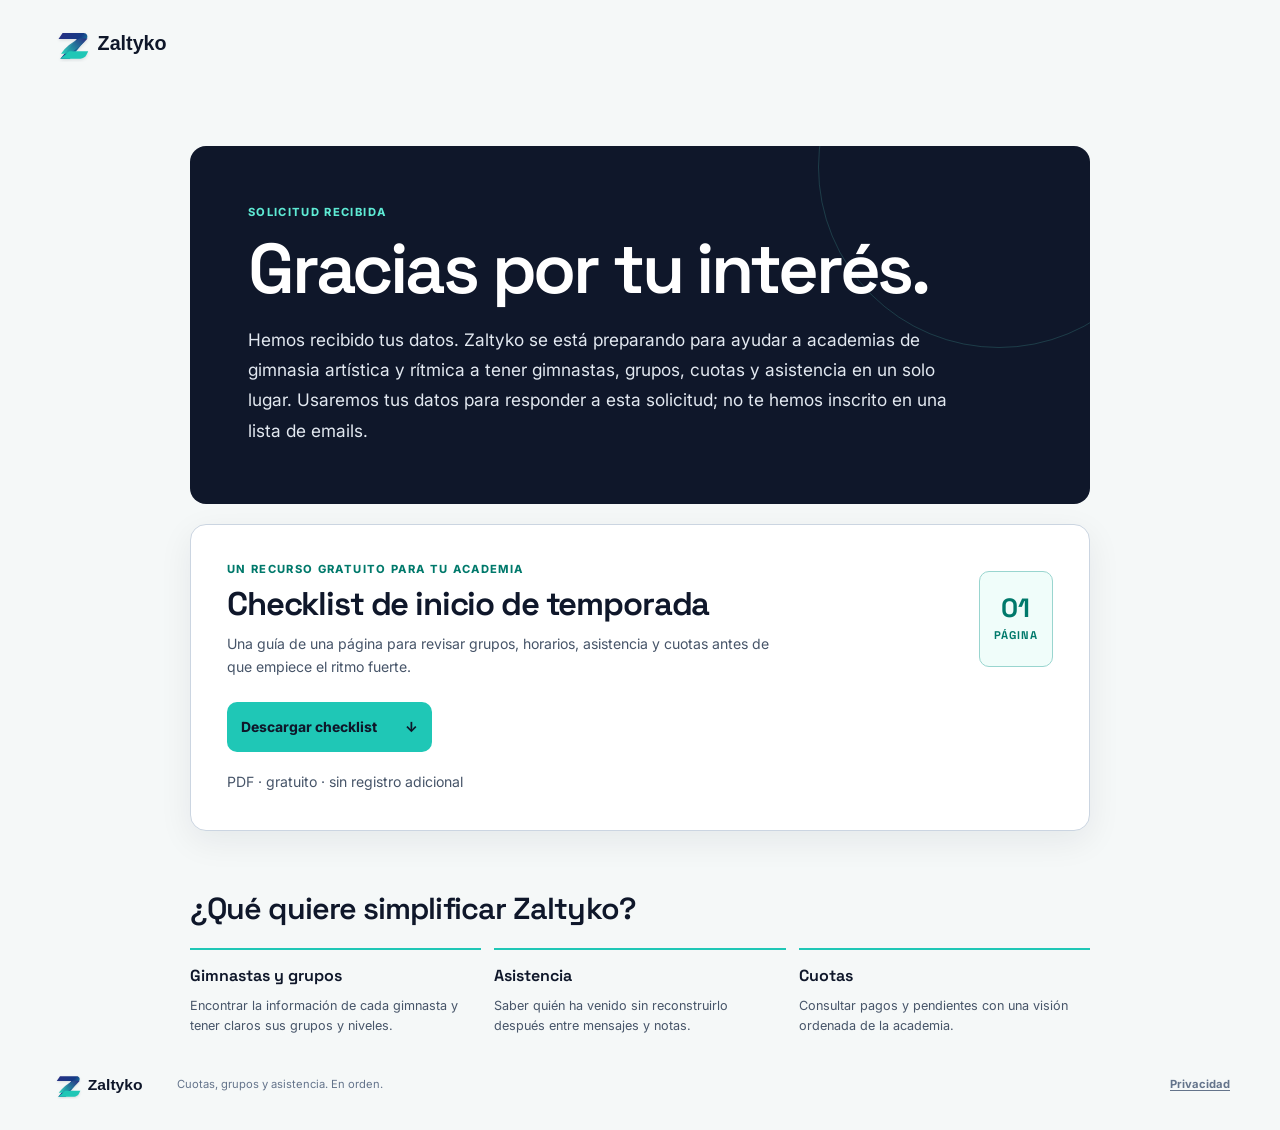
==== gracias/index.html @ d09e448b "Add thank-you page and academy checklist" ====
<!doctype html>
<html lang="es">
  <head>
    <meta charset="utf-8" />
    <meta name="viewport" content="width=device-width, initial-scale=1" />
    <meta name="theme-color" content="#F5F8F8" />
    <meta name="description" content="Gracias por solicitar información sobre Zaltyko. Descarga gratis la checklist de inicio de temporada para academias de gimnasia." />
    <meta property="og:type" content="website" />
    <meta property="og:title" content="Gracias · Zaltyko" />
    <meta property="og:description" content="Descarga una checklist gratuita para preparar la temporada de tu academia de gimnasia." />
    <title>Gracias · Zaltyko</title>
    <link rel="icon" href="/logo-zaltyko.svg" type="image/svg+xml" />
    <link rel="preconnect" href="https://fonts.googleapis.com" />
    <link rel="preconnect" href="https://fonts.gstatic.com" crossorigin />
    <link href="https://fonts.googleapis.com/css2?family=Inter:wght@400;500;600;700&family=Space+Grotesk:wght@400;500;600;700&display=swap" rel="stylesheet" />
    <link rel="stylesheet" href="/styles.css" />
  </head>
  <body>
    <a class="skip-link" href="#contenido">Ir al contenido</a>

    <div class="site-shell">
      <header class="site-header">
        <a class="brand" href="/" aria-label="Zaltyko, inicio">
          <img src="/logo-zaltyko.svg" width="142" height="42" alt="Zaltyko" />
        </a>
      </header>

      <main class="thanks-main" id="contenido">
        <section class="thanks-hero" aria-labelledby="thanks-title">
          <p class="thanks-kicker">Solicitud recibida</p>
          <h1 id="thanks-title">Gracias por tu interés.</h1>
          <p>Hemos recibido tus datos. Zaltyko se está preparando para ayudar a academias de gimnasia artística y rítmica a tener gimnastas, grupos, cuotas y asistencia en un solo lugar. Usaremos tus datos para responder a esta solicitud; no te hemos inscrito en una lista de emails.</p>
        </section>

        <section class="resource-card" aria-labelledby="resource-title">
          <div>
            <p class="resource-kicker">Un recurso gratuito para tu academia</p>
            <h2 id="resource-title">Checklist de inicio de temporada</h2>
            <p>Una guía de una página para revisar grupos, horarios, asistencia y cuotas antes de que empiece el ritmo fuerte.</p>
          </div>
          <div class="resource-stamp" aria-hidden="true"><strong>01</strong> PÁGINA</div>
          <div class="resource-download">
            <a class="button button-download" href="/output/pdf/checklist-inicio-temporada-academia-gimnasia.pdf" download>
              <span>Descargar checklist</span><span aria-hidden="true">↓</span>
            </a>
            <p class="resource-meta">PDF · gratuito · sin registro adicional</p>
          </div>
        </section>

        <section class="thanks-benefits" aria-labelledby="benefits-title">
          <h2 id="benefits-title">¿Qué quiere simplificar Zaltyko?</h2>
          <div class="thanks-benefit-grid">
            <article class="thanks-benefit">
              <h3>Gimnastas y grupos</h3>
              <p>Encontrar la información de cada gimnasta y tener claros sus grupos y niveles.</p>
            </article>
            <article class="thanks-benefit">
              <h3>Asistencia</h3>
              <p>Saber quién ha venido sin reconstruirlo después entre mensajes y notas.</p>
            </article>
            <article class="thanks-benefit">
              <h3>Cuotas</h3>
              <p>Consultar pagos y pendientes con una visión ordenada de la academia.</p>
            </article>
          </div>
        </section>
      </main>

      <footer class="site-footer">
        <a class="footer-brand" href="/" aria-label="Zaltyko, volver al inicio">
          <img src="/logo-zaltyko.svg" width="112" height="34" alt="Zaltyko" />
        </a>
        <p>Cuotas, grupos y asistencia. En orden.</p>
        <a href="https://zaltyko.com/politica-privacidad">Privacidad</a>
      </footer>
    </div>
  </body>
</html>
---- styles.css ----
:root {
  color-scheme: light;
  --ink: #0f172a;
  --ink-soft: #475569;
  --muted: #64748b;
  --paper: #f5f8f8;
  --white: #fff;
  --line: #cbd5e1;
  --teal: #1fc7b6;
  --deep-teal: #00796b;
  --indigo: #2b2e83;
  --coral: #b42318;
  --font-display: "Space Grotesk", "Inter", Arial, sans-serif;
  --font-body: "Inter", Arial, sans-serif;
  --radius: 16px;
  font-family: var(--font-body);
}

* { box-sizing: border-box; }
html { min-width: 320px; scroll-behavior: smooth; background: var(--paper); }
body { margin: 0; color: var(--ink); background: var(--paper); font-family: var(--font-body); line-height: 1.6; -webkit-font-smoothing: antialiased; }
a { color: inherit; text-underline-offset: .2em; }
button, input { font: inherit; }
[hidden] { display: none !important; }
a:focus-visible, button:focus-visible, input:focus-visible, .form-error-summary:focus-visible, .form-feedback:focus-visible { outline: 3px solid var(--deep-teal); outline-offset: 3px; }
::selection { color: var(--ink); background: var(--teal); }
input { caret-color: var(--deep-teal); }

.skip-link { position: absolute; z-index: 10; top: .5rem; left: .5rem; display: inline-flex; min-height: 44px; align-items: center; border-radius: 10px; padding: .6rem 1rem; color: var(--white); background: var(--ink); transform: translateY(-150%); }
.skip-link:focus { transform: translateY(0); }
.site-shell { width: min(1180px, calc(100% - 64px)); margin: 0 auto; }
.site-header { display: flex; min-height: 88px; align-items: center; justify-content: space-between; gap: 1rem; }
.brand, .footer-brand { display: inline-flex; align-items: center; text-decoration: none; }
.brand img { display: block; width: 136px; height: auto; }

.hero { position: relative; display: grid; grid-template-columns: minmax(0, 1.08fr) minmax(360px, .82fr); grid-template-areas: "copy form" "focus form"; align-items: center; column-gap: clamp(44px, 8vw, 104px); row-gap: 30px; padding: clamp(32px, 4vw, 58px) clamp(28px, 5vw, 70px); overflow: hidden; border-radius: var(--radius); color: var(--white); background: var(--ink); }
.hero::before, .hero::after { position: absolute; z-index: 0; border: 1px solid rgba(94,234,212,.16); border-radius: 50%; content: ""; pointer-events: none; }
.hero::before { top: -210px; right: -140px; width: 510px; height: 510px; }
.hero::after { top: -145px; right: -75px; width: 380px; height: 380px; }
.hero-copy, .form-card, .focus-list { position: relative; z-index: 1; }
.hero-copy { grid-area: copy; align-self: end; padding: 18px 0 0; }
.hero h1 { max-width: 650px; margin: 0; font-family: var(--font-display); font-size: clamp(3rem, 5.2vw, 4.8rem); font-weight: 560; letter-spacing: -.04em; line-height: .99; }
.hero h1 em { color: #5eead4; font-style: normal; }
.hero-lede { max-width: 570px; margin: 1.35rem 0 0; color: #e2e8f0; font-size: clamp(.96rem, 1.25vw, 1.08rem); line-height: 1.75; }

.form-card { grid-area: form; width: 100%; max-width: 500px; justify-self: end; border: 1px solid #dbe4e7; border-radius: var(--radius); padding: clamp(23px, 3vw, 36px); color: var(--ink); background: var(--white); box-shadow: 0 14px 50px rgba(0,0,0,.18); }
.form-card h2 { margin: 0; font-family: var(--font-display); font-size: clamp(1.8rem, 3vw, 2.3rem); font-weight: 600; letter-spacing: -.035em; line-height: 1.08; }
.form-intro { margin: .65rem 0 1.15rem; color: var(--ink-soft); font-size: .84rem; line-height: 1.55; }
#academy-interest-form { display: grid; gap: .8rem; }
.field { min-width: 0; }
.field label { display: block; margin: 0 0 .34rem; color: #334155; font-size: .76rem; font-weight: 700; }
.field label > span[aria-hidden="true"] { color: var(--coral); }
.optional { margin-left: .28rem; color: var(--muted); font-size: .69rem; font-weight: 500; }
.optional-academy summary { min-height: 44px; padding: .58rem 0; color: #334155; font-size: .76rem; font-weight: 700; cursor: pointer; }
.optional-academy summary:focus-visible { outline: 3px solid var(--deep-teal); outline-offset: 3px; }
.optional-academy[open] summary { margin-bottom: .3rem; }
.field input { display: block; width: 100%; min-height: 48px; border: 1px solid #94a3b8; border-radius: 9px; padding: .65rem .75rem; color: var(--ink); background: #fff; font-size: .87rem; }
.field input:hover { border-color: #64748b; }
.field input:focus { border-color: var(--deep-teal); outline: 3px solid rgba(31,199,182,.23); }
.field-error { display: block; min-height: 0; margin-top: .22rem; color: var(--coral); font-size: .7rem; }
.field-error:not(:empty) { min-height: 1em; }
.privacy-note { margin: .05rem 0 0; color: #475569; font-size: .69rem; line-height: 1.6; }
.privacy-note a, .site-footer > a:last-child { color: var(--deep-teal); font-weight: 700; }
.button { display: inline-flex; min-height: 50px; align-items: center; justify-content: space-between; gap: 1rem; border: 0; border-radius: 10px; padding: .75rem .9rem; color: var(--ink); font-size: .87rem; font-weight: 750; text-align: left; text-decoration: none; cursor: pointer; transition: background .18s ease, transform .18s ease; }
.button-submit { width: 100%; margin-top: .1rem; background: var(--teal); }
.button-submit:hover { background: #99f6e4; }
.button-submit:active { transform: translateY(1px); }
.button-submit:disabled { color: #475569; background: #e2e8f0; cursor: wait; }
.form-error-summary { margin: 0 0 .1rem; border: 1px solid #fda29b; border-radius: 9px; padding: .65rem .75rem; color: #912018; background: #fff4f2; font-size: .77rem; line-height: 1.5; }
.form-error-summary p { margin: 0 0 .28rem; font-weight: 700; }
.form-error-summary ul { display: grid; gap: .2rem; margin: 0; padding-left: 1.1rem; }
.form-error-summary a { color: inherit; font-weight: 650; }
.form-feedback { margin: 0; border: 1px solid #fda29b; border-radius: 9px; padding: .65rem .75rem; color: #912018; background: #fff4f2; font-size: .77rem; line-height: 1.5; }
.form-feedback:focus-visible { outline: 3px solid var(--coral); outline-offset: 3px; }
.trap-field { position: absolute !important; width: 1px; height: 1px; overflow: hidden; clip: rect(0,0,0,0); clip-path: inset(50%); white-space: nowrap; }

.focus-list { grid-area: focus; display: grid; grid-template-columns: repeat(3, minmax(0,1fr)); gap: 16px; align-self: start; padding: 4px 0 10px; }
.focus-item { min-width: 0; border-top: 1px solid rgba(203,213,225,.32); padding: .8rem .7rem 0 0; }
.focus-item h2 { margin: 0; color: #fff; font-family: var(--font-display); font-size: .94rem; font-weight: 650; }
.focus-item p { margin: .3rem 0 0; color: #cbd5e1; font-size: .69rem; line-height: 1.55; }


.thanks-main { width: min(900px, 100%); margin: clamp(24px, 5vw, 58px) auto 0; }
.thanks-hero { position: relative; overflow: hidden; border-radius: var(--radius); padding: clamp(30px, 5vw, 58px); color: var(--white); background: var(--ink); }
.thanks-hero::after { position: absolute; top: -160px; right: -90px; width: 360px; height: 360px; border: 1px solid rgba(94,234,212,.18); border-radius: 50%; content: ""; pointer-events: none; }
.thanks-hero > * { position: relative; z-index: 1; }
.thanks-kicker, .resource-kicker { margin: 0 0 .75rem; color: #5eead4; font-size: .7rem; font-weight: 750; letter-spacing: .12em; text-transform: uppercase; }
.thanks-hero h1 { max-width: 690px; margin: 0; font-family: var(--font-display); font-size: clamp(2.5rem, 6vw, 4.4rem); font-weight: 600; letter-spacing: -.045em; line-height: 1.02; }
.thanks-hero p:last-child { max-width: 700px; margin: 1.2rem 0 0; color: #e2e8f0; font-size: clamp(.95rem, 1.6vw, 1.08rem); line-height: 1.75; }
.resource-card { display: grid; grid-template-columns: minmax(0,1fr) auto; align-items: center; gap: 1.5rem; margin-top: 20px; border: 1px solid #cbd5e1; border-radius: var(--radius); padding: clamp(22px, 4vw, 36px); background: var(--white); box-shadow: 0 10px 34px rgba(15,23,42,.07); }
.resource-kicker { margin-bottom: .45rem; color: var(--deep-teal); }
.resource-card h2 { margin: 0; font-family: var(--font-display); font-size: clamp(1.5rem, 3vw, 2.05rem); font-weight: 650; letter-spacing: -.035em; line-height: 1.12; }
.resource-card p:not(.resource-kicker) { max-width: 570px; margin: .65rem 0 0; color: var(--ink-soft); font-size: .88rem; }
.resource-download { display: grid; justify-items: start; gap: .55rem; }
.button-download { min-width: 205px; background: var(--teal); }
.button-download:hover { background: #99f6e4; }
.resource-meta { margin: 0; color: var(--muted); font-size: .69rem; }
.resource-stamp { display: grid; width: 74px; height: 96px; align-content: center; justify-items: center; gap: .35rem; border: 1px solid #99d5cf; border-radius: 10px; color: var(--deep-teal); background: #f0fdfa; font-family: var(--font-display); font-size: .7rem; font-weight: 750; letter-spacing: .08em; }
.resource-stamp strong { font-size: 1.65rem; line-height: 1; }
.thanks-benefits { margin: clamp(34px, 5vw, 54px) 0 0; }
.thanks-benefits > h2 { margin: 0 0 15px; font-family: var(--font-display); font-size: clamp(1.45rem, 3vw, 1.9rem); font-weight: 600; letter-spacing: -.03em; }
.thanks-benefit-grid { display: grid; grid-template-columns: repeat(3,minmax(0,1fr)); gap: 13px; }
.thanks-benefit { border-top: 2px solid var(--teal); padding: 13px 12px 8px 0; }
.thanks-benefit h3 { margin: 0; font-family: var(--font-display); font-size: 1rem; font-weight: 650; }
.thanks-benefit p { margin: .42rem 0 0; color: var(--ink-soft); font-size: .79rem; line-height: 1.6; }

.site-footer { display: grid; grid-template-columns: auto 1fr auto; align-items: center; gap: 1.2rem; padding: 19px 0 23px; }
.footer-brand img { display: block; width: 108px; height: auto; }
.site-footer p, .site-footer > a:last-child { margin: 0; color: var(--muted); font-size: .7rem; }
.site-footer > a:last-child { display: inline-flex; min-height: 44px; align-items: center; }

@media (max-width: 900px) {
  .site-shell { width: min(100% - 48px, 760px); }
  .hero { grid-template-columns: minmax(0,1fr) minmax(320px,.88fr); column-gap: 36px; padding: 38px; }
  .hero h1 { font-size: clamp(2.8rem, 6vw, 4rem); }
  .focus-list { gap: 10px; }
  .focus-item { padding-right: .35rem; }
  .focus-item p { font-size: .66rem; }
}
@media (max-width: 800px) {
  .hero { grid-template-columns: minmax(0,1fr); grid-template-areas: "copy" "form" "focus"; row-gap: 26px; }
  .hero-copy { padding-top: 0; }
  .form-card { max-width: 520px; justify-self: start; }
}
@media (max-width: 700px) {
  .site-shell { width: min(100% - 32px, 540px); }
  .site-header { min-height: 68px; }
  .brand img { width: 120px; }
  .hero { grid-template-columns: 1fr; grid-template-areas: "copy" "form" "focus"; gap: 12px; padding: 19px 22px 23px; }
  .hero::before { top: -240px; right: -250px; }
  .hero::after { top: -185px; right: -200px; }
  .hero-copy { padding-top: 2px; }
  .hero h1 { max-width: 520px; font-size: clamp(2.25rem, 10.2vw, 3.25rem); }
  .hero-lede { max-width: 500px; margin-top: .9rem; font-size: .87rem; line-height: 1.65; }
  .form-card { max-width: none; justify-self: stretch; padding: 16px; }
  .form-card h2 { font-size: clamp(1.5rem, 6.4vw, 2.1rem); }
  .form-intro { margin: .5rem 0 .65rem; font-size: .8rem; }
  #academy-interest-form { gap: .46rem; }
  .focus-list { grid-template-columns: 1fr; gap: 0; padding: 0; }
  .focus-item { display: grid; grid-template-columns: minmax(0,1fr); gap: .2rem; border-top: 1px solid rgba(203,213,225,.3); padding: .62rem 0; }
  .focus-item h2 { font-size: .82rem; }
  .focus-item p { margin-top: .12rem; font-size: .7rem; }
  .site-footer { grid-template-columns: 1fr auto; gap: .25rem .8rem; padding: 15px 0 20px; }
  .footer-brand { grid-row: span 2; }
  .site-footer p { align-self: end; text-align: right; font-size: .64rem; }
  .site-footer > a:last-child { min-height: 36px; justify-self: end; font-size: .66rem; }
  .thanks-main { margin-top: 18px; }
  .thanks-hero { padding: 28px 22px; }
  .thanks-hero h1 { font-size: clamp(2.2rem, 10vw, 3.2rem); }
  .thanks-hero p:last-child { margin-top: .85rem; font-size: .88rem; }
  .resource-card { grid-template-columns: minmax(0,1fr) auto; gap: 1rem; padding: 20px 16px; }
  .resource-stamp { width: 52px; height: 72px; font-size: .56rem; }
  .resource-stamp strong { font-size: 1.3rem; }
  .resource-download { grid-column: 1 / -1; }
  .button-download { width: 100%; }
  .thanks-benefit-grid { grid-template-columns: 1fr; gap: 4px; }
  .thanks-benefit { padding: 10px 0; }
}
@media (max-width: 360px) {
  .site-shell { width: calc(100% - 24px); }
  .hero { padding: 23px 16px 18px; }
  .hero h1 { font-size: 2.42rem; }
  .form-card { padding-right: 14px; padding-left: 14px; }
  .site-header { min-height: 66px; }
  .brand img { width: 108px; }
}
@media (prefers-reduced-motion: reduce) {
  *, *::before, *::after { scroll-behavior: auto !important; transition-duration: .01ms !important; }
}
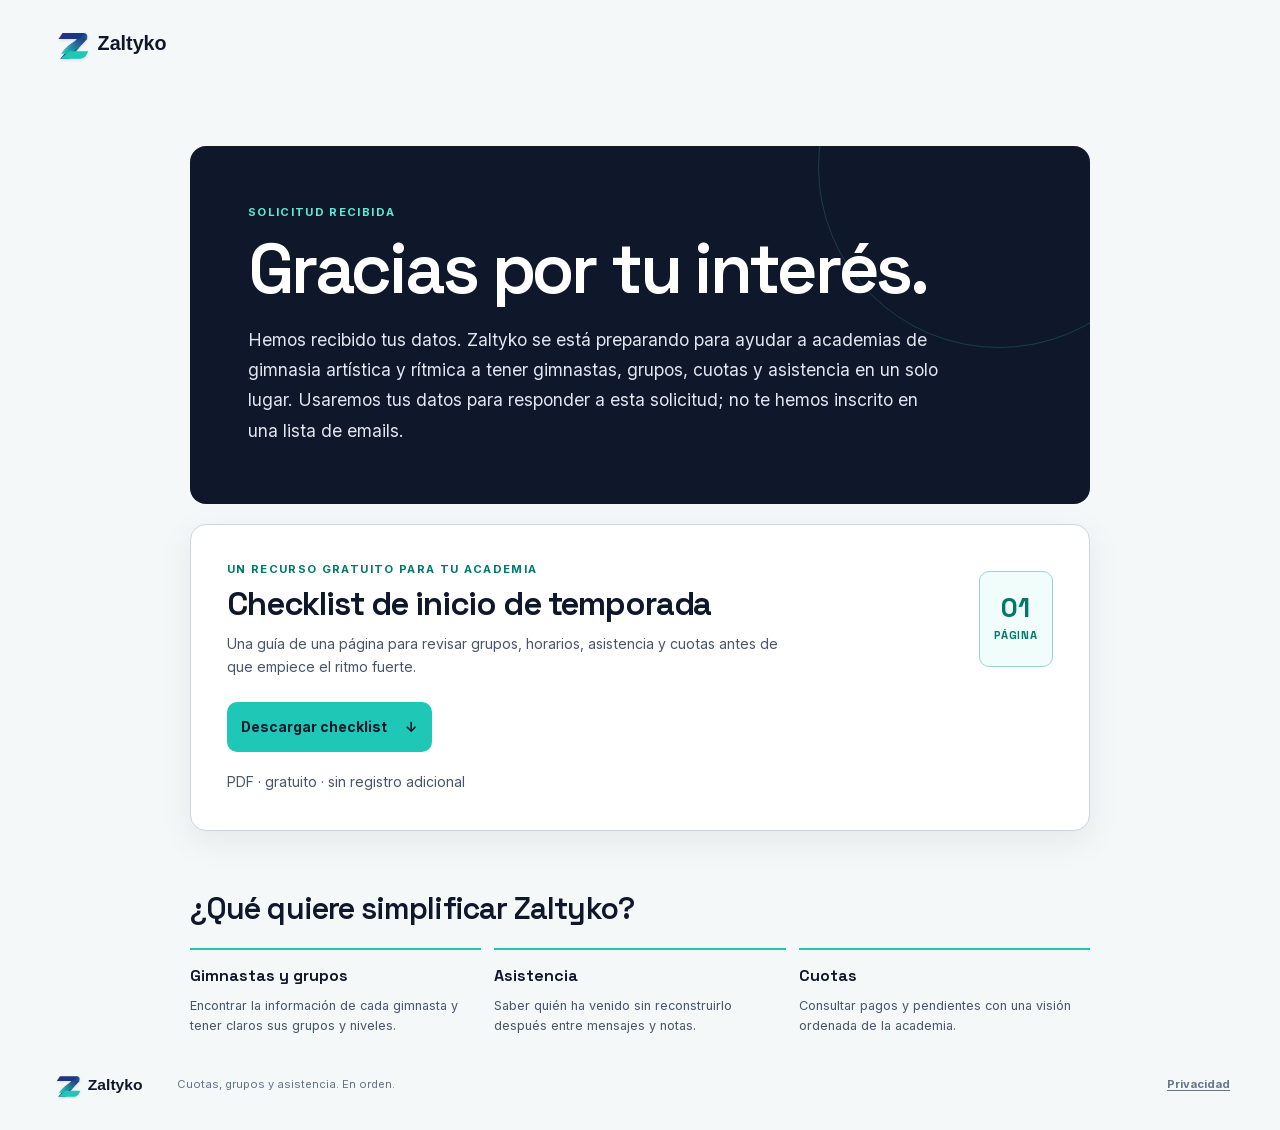
==== commit 37e757f0: "polish(waitlist): self-host fonts and preserve attribution" ====
--- a/gracias/index.html
+++ b/gracias/index.html
@@ -10,9 +10,6 @@
     <meta property="og:description" content="Descarga una checklist gratuita para preparar la temporada de tu academia de gimnasia." />
     <title>Gracias · Zaltyko</title>
     <link rel="icon" href="/logo-zaltyko.svg" type="image/svg+xml" />
-    <link rel="preconnect" href="https://fonts.googleapis.com" />
-    <link rel="preconnect" href="https://fonts.gstatic.com" crossorigin />
-    <link href="https://fonts.googleapis.com/css2?family=Inter:wght@400;500;600;700&family=Space+Grotesk:wght@400;500;600;700&display=swap" rel="stylesheet" />
     <link rel="stylesheet" href="/styles.css" />
   </head>
   <body>
--- a/styles.css
+++ b/styles.css
@@ -1,3 +1,39 @@
+@font-face {
+  font-family: "Inter";
+  font-style: normal;
+  font-weight: 400 700;
+  font-display: swap;
+  src: url("/fonts/inter-latin-ext.woff2") format("woff2");
+  unicode-range: U+0100-02BA, U+02BD-02C5, U+02C7-02CC, U+02CE-02D7, U+02DD-02FF, U+0304, U+0308, U+0329, U+1D00-1DBF, U+1E00-1E9F, U+1EF2-1EFF, U+2020, U+20A0-20AB, U+20AD-20C4, U+2113, U+2C60-2C7F, U+A720-A7FF;
+}
+
+@font-face {
+  font-family: "Inter";
+  font-style: normal;
+  font-weight: 400 700;
+  font-display: swap;
+  src: url("/fonts/inter-latin.woff2") format("woff2");
+  unicode-range: U+0000-00FF, U+0131, U+0152-0153, U+02BB-02BC, U+02C6, U+02DA, U+02DC, U+0304, U+0308, U+0329, U+2000-206F, U+20AC, U+2122, U+2191, U+2193, U+2212, U+2215, U+FEFF, U+FFFD;
+}
+
+@font-face {
+  font-family: "Space Grotesk";
+  font-style: normal;
+  font-weight: 400 700;
+  font-display: swap;
+  src: url("/fonts/space-grotesk-latin-ext.woff2") format("woff2");
+  unicode-range: U+0100-02BA, U+02BD-02C5, U+02C7-02CC, U+02CE-02D7, U+02DD-02FF, U+0304, U+0308, U+0329, U+1D00-1DBF, U+1E00-1E9F, U+1EF2-1EFF, U+2020, U+20A0-20AB, U+20AD-20C4, U+2113, U+2C60-2C7F, U+A720-A7FF;
+}
+
+@font-face {
+  font-family: "Space Grotesk";
+  font-style: normal;
+  font-weight: 400 700;
+  font-display: swap;
+  src: url("/fonts/space-grotesk-latin.woff2") format("woff2");
+  unicode-range: U+0000-00FF, U+0131, U+0152-0153, U+02BB-02BC, U+02C6, U+02DA, U+02DC, U+0304, U+0308, U+0329, U+2000-206F, U+20AC, U+2122, U+2191, U+2193, U+2212, U+2215, U+FEFF, U+FFFD;
+}
+
 :root {
   color-scheme: light;
   --ink: #0f172a;
@@ -56,7 +92,7 @@
 .optional-academy[open] summary { margin-bottom: .3rem; }
 .field input { display: block; width: 100%; min-height: 48px; border: 1px solid #94a3b8; border-radius: 9px; padding: .65rem .75rem; color: var(--ink); background: #fff; font-size: .87rem; }
 .field input:hover { border-color: #64748b; }
-.field input:focus { border-color: var(--deep-teal); outline: 3px solid rgba(31,199,182,.23); }
+.field input:focus { border-color: var(--deep-teal); outline: 3px solid var(--deep-teal); outline-offset: 3px; }
 .field-error { display: block; min-height: 0; margin-top: .22rem; color: var(--coral); font-size: .7rem; }
 .field-error:not(:empty) { min-height: 1em; }
 .privacy-note { margin: .05rem 0 0; color: #475569; font-size: .69rem; line-height: 1.6; }
